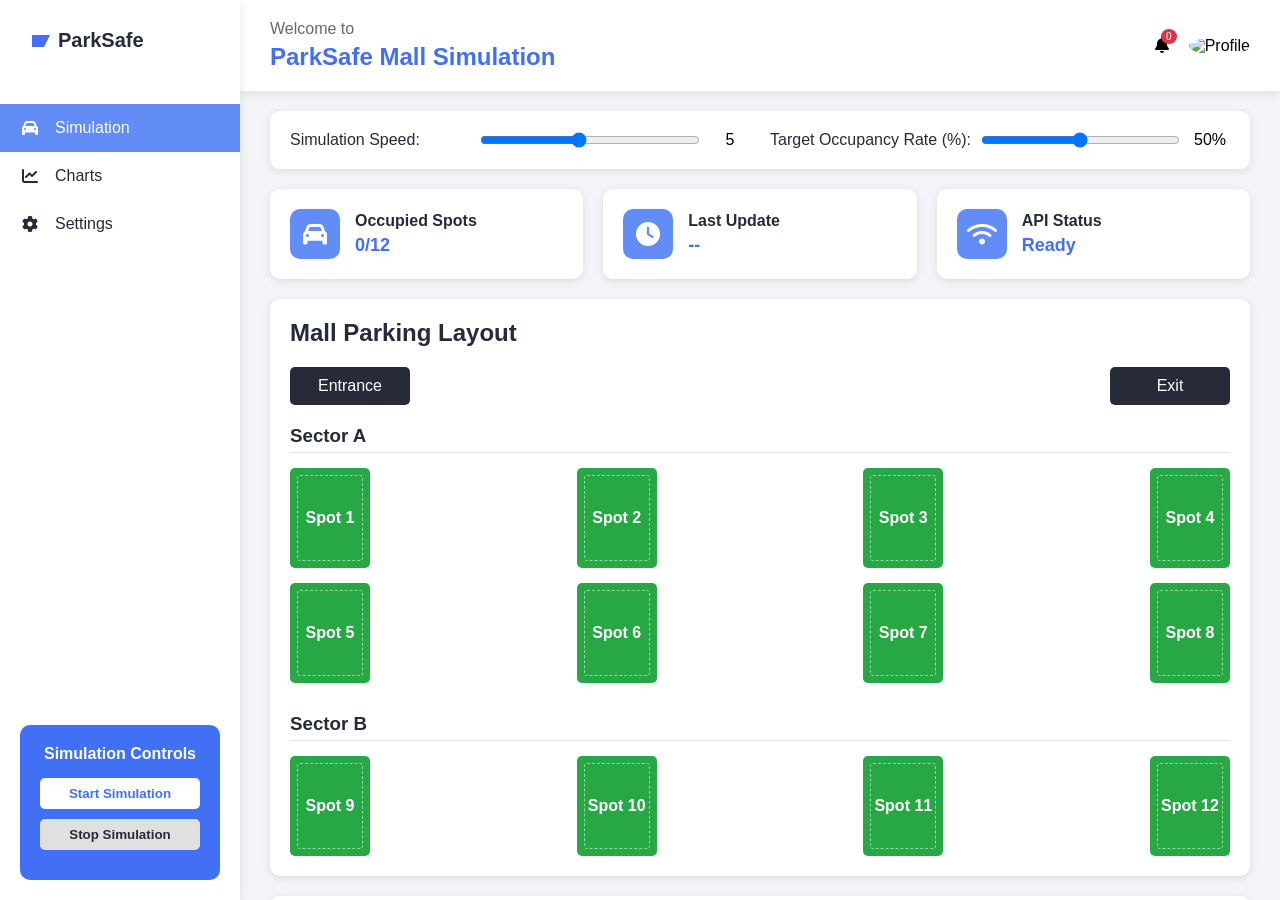
==== simulation/index.html @ 0903df86 "Sai: simulation added. read charts added." ====
<!DOCTYPE html>
<html lang="en">
<head>
    <meta charset="UTF-8">
    <meta name="viewport" content="width=device-width, initial-scale=1.0">
    <title>Parking Lot Simulation</title>
    <link rel="stylesheet" href="https://cdnjs.cloudflare.com/ajax/libs/font-awesome/6.4.2/css/all.min.css" />
    <link rel="stylesheet" href="style.css">
</head>
<body>
    <div class="sidebar">
        <div class="logo">
            <svg width="180" height="40" viewBox="0 0 180 40">
                <path d="M12,15 L30,15 L24,27 L12,27 Z" fill="#4270F4" />
                <text x="38" y="27" fill="#262A39" font-size="20" font-weight="bold">ParkSafe</text>
            </svg>
        </div>
        <div class="nav-menu">
            <a href="index.html" class="nav-item active"><i class="fas fa-car"></i><span>Simulation</span></a>
            <a href="charts.html" class="nav-item"><i class="fas fa-chart-line"></i><span>Charts</span></a>
            <a href="#" class="nav-item"><i class="fas fa-cog"></i><span>Settings</span></a>
        </div>
        <div class="premium-box">
            <h3>Simulation Controls</h3>
            <button id="start-simulation" class="premium-btn">Start Simulation</button>
            <button id="stop-simulation" class="premium-btn" disabled>Stop Simulation</button>
        </div>
    </div>

    <div class="main-content">
        <div class="header">
            <div class="welcome-section">
                <p class="greeting">Welcome to</p>
                <h1 class="welcome-title">ParkSafe Mall Simulation</h1>
            </div>
            <div class="top-nav">
                <div class="notifications">
                    <i class="fas fa-bell"></i>
                    <span class="notification-badge">0</span>
                </div>
                <div class="profile">
                    <img src="https://randomuser.me/api/portraits/men/44.jpg" alt="Profile" />
                </div>
            </div>
        </div>

        <div class="content-body">
            <div class="simulation-controls">
                <div class="control-group">
                    <label for="simulation-speed">Simulation Speed:</label>
                    <input type="range" id="simulation-speed" min="1" max="10" value="5">
                    <span id="speed-value">5</span>
                </div>
                <div class="control-group">
                    <label for="occupancy-rate">Target Occupancy Rate (%):</label>
                    <input type="range" id="occupancy-rate" min="0" max="100" value="50">
                    <span id="occupancy-value">50%</span>
                </div>
            </div>

            <div class="stats-cards">
                <div class="stat-card">
                    <div class="stat-icon"><i class="fas fa-car"></i></div>
                    <div class="stat-info">
                        <h3>Occupied Spots</h3>
                        <p id="occupied-count">0/12</p>
                    </div>
                </div>
                <div class="stat-card">
                    <div class="stat-icon"><i class="fas fa-clock"></i></div>
                    <div class="stat-info">
                        <h3>Last Update</h3>
                        <p id="last-update">--</p>
                    </div>
                </div>
                <div class="stat-card">
                    <div class="stat-icon"><i class="fas fa-wifi"></i></div>
                    <div class="stat-info">
                        <h3>API Status</h3>
                        <p id="api-status">Ready</p>
                    </div>
                </div>
            </div>

            <div class="parking-layout">
                <h2 class="section-title">Mall Parking Layout</h2>
                <div class="entrance-exit">
                    <div class="entrance">Entrance</div>
                    <div class="exit">Exit</div>
                </div>
                <div class="parking-area">
                    <div class="sector-a">
                        <h3>Sector A</h3>
                        <div class="row">
                            <div id="spot-1-1" class="parking-spot" data-channel="1" data-field="1">Spot 1</div>
                            <div id="spot-1-2" class="parking-spot" data-channel="1" data-field="2">Spot 2</div>
                            <div id="spot-2-1" class="parking-spot" data-channel="2" data-field="1">Spot 3</div>
                            <div id="spot-2-2" class="parking-spot" data-channel="2" data-field="2">Spot 4</div>
                        </div>
                        <div class="row">
                            <div id="spot-3-1" class="parking-spot" data-channel="3" data-field="1">Spot 5</div>
                            <div id="spot-3-2" class="parking-spot" data-channel="3" data-field="2">Spot 6</div>
                            <div id="spot-4-1" class="parking-spot" data-channel="4" data-field="1">Spot 7</div>
                            <div id="spot-4-2" class="parking-spot" data-channel="4" data-field="2">Spot 8</div>
                        </div>
                    </div>
                    <div class="sector-b">
                        <h3>Sector B</h3>
                        <div class="row">
                            <div id="spot-5-1" class="parking-spot" data-channel="5" data-field="1">Spot 9</div>
                            <div id="spot-5-2" class="parking-spot" data-channel="5" data-field="2">Spot 10</div>
                            <div id="spot-6-1" class="parking-spot" data-channel="6" data-field="1">Spot 11</div>
                            <div id="spot-6-2" class="parking-spot" data-channel="6" data-field="2">Spot 12</div>
                        </div>
                    </div>
                </div>
            </div>

            <div class="activity-log">
                <h2 class="section-title">Activity Log</h2>
                <div id="log-container" class="log-container">
                    <div class="log-entry">
                        <span class="log-time">22:39:34</span>
                        <span class="log-message">Simulation ready to start</span>
                    </div>
                </div>
            </div>
        </div>
    </div>

    <script src="script.js"></script>
</body>
</html>
---- simulation/style.css ----
:root {
    --primary: #4270F4;
    --primary-light: #638DF6;
    --dark: #262A39;
    --light: #F4F5F9;
    --white: #FFFFFF;
    --success: #28a745;
    --warning: #ffc107;
    --danger: #dc3545;
    --gray: #e0e0e0;
    --shadow: 0 2px 10px rgba(0, 0, 0, 0.1);
}

* {
    margin: 0;
    padding: 0;
    box-sizing: border-box;
    font-family: 'Segoe UI', Tahoma, Geneva, Verdana, sans-serif;
}

body {
    background-color: var(--light);
    display: flex;
    height: 100vh;
    overflow: hidden;
}

/* Sidebar Styles */
.sidebar {
    width: 240px;
    height: 100%;
    background-color: var(--white);
    box-shadow: var(--shadow);
    display: flex;
    flex-direction: column;
    z-index: 100;
}

.logo {
    padding: 20px;
    margin-bottom: 20px;
}

.nav-menu {
    display: flex;
    flex-direction: column;
    flex-grow: 1;
}

.nav-item {
    display: flex;
    align-items: center;
    padding: 15px 20px;
    color: var(--dark);
    text-decoration: none;
    transition: all 0.3s;
}

.nav-item i {
    margin-right: 15px;
    width: 20px;
    text-align: center;
}

.nav-item:hover, .nav-item.active {
    background-color: var(--primary-light);
    color: var(--white);
}

.premium-box {
    background-color: var(--primary);
    color: var(--white);
    padding: 20px;
    margin: 20px;
    border-radius: 10px;
    text-align: center;
}

.premium-box h3 {
    margin-bottom: 15px;
    font-size: 16px;
}

.premium-btn {
    background-color: var(--white);
    color: var(--primary);
    border: none;
    padding: 8px 20px;
    border-radius: 5px;
    font-weight: bold;
    cursor: pointer;
    transition: all 0.3s;
    margin-bottom: 10px;
    width: 100%;
}

.premium-btn:disabled {
    background-color: var(--gray);
    color: var(--dark);
    cursor: not-allowed;
}

.premium-btn:hover:not(:disabled) {
    background-color: var(--light);
}

/* Main Content Styles */
.main-content {
    flex-grow: 1;
    display: flex;
    flex-direction: column;
    overflow: hidden;
}

.header {
    display: flex;
    justify-content: space-between;
    align-items: center;
    padding: 20px 30px;
    background-color: var(--white);
    box-shadow: var(--shadow);
}

.greeting {
    color: var(--dark);
    opacity: 0.7;
    margin-bottom: 5px;
}

.welcome-title {
    color: var(--primary);
    font-size: 24px;
}

.top-nav {
    display: flex;
    align-items: center;
}

.notifications {
    position: relative;
    margin-right: 20px;
    cursor: pointer;
}

.notification-badge {
    position: absolute;
    top: -8px;
    right: -8px;
    background-color: var(--danger);
    color: var(--white);
    font-size: 10px;
    padding: 2px 5px;
    border-radius: 50%;
}

.profile img {
    width: 35px;
    height: 35px;
    border-radius: 50%;
    cursor: pointer;
}

/* Content Body Styles */
.content-body {
    padding: 20px 30px;
    overflow-y: auto;
    flex-grow: 1;
}

.section-title {
    margin-bottom: 20px;
    color: var(--dark);
    font-size: 1.5rem;
}

/* Simulation Controls */
.simulation-controls {
    background-color: var(--white);
    padding: 20px;
    border-radius: 10px;
    box-shadow: var(--shadow);
    margin-bottom: 20px;
    display: flex;
    flex-wrap: wrap;
    gap: 20px;
}

.control-group {
    display: flex;
    align-items: center;
    flex: 1;
    min-width: 250px;
}

.control-group label {
    margin-right: 10px;
    color: var(--dark);
    min-width: 180px;
}

.control-group input[type="range"] {
    flex: 1;
}

.control-group span {
    margin-left: 10px;
    min-width: 40px;
    text-align: center;
}

/* Stats Cards */
.stats-cards {
    display: flex;
    gap: 20px;
    margin-bottom: 20px;
    flex-wrap: wrap;
}

.stat-card {
    background-color: var(--white);
    border-radius: 10px;
    box-shadow: var(--shadow);
    padding: 20px;
    display: flex;
    align-items: center;
    flex: 1;
    min-width: 250px;
}

.stat-icon {
    width: 50px;
    height: 50px;
    background-color: var(--primary-light);
    color: var(--white);
    border-radius: 10px;
    display: flex;
    align-items: center;
    justify-content: center;
    font-size: 24px;
    margin-right: 15px;
}

.stat-info h3 {
    font-size: 16px;
    color: var(--dark);
    margin-bottom: 5px;
}

.stat-info p {
    font-size: 18px;
    font-weight: bold;
    color: var(--primary);
}

/* Parking Layout */
.parking-layout {
    background-color: var(--white);
    border-radius: 10px;
    box-shadow: var(--shadow);
    padding: 20px;
    margin-bottom: 20px;
}

.entrance-exit {
    display: flex;
    justify-content: space-between;
    margin-bottom: 20px;
}

.entrance, .exit {
    background-color: var(--dark);
    color: var(--white);
    padding: 10px 20px;
    border-radius: 5px;
    text-align: center;
    width: 120px;
}

.parking-area {
    display: flex;
    flex-direction: column;
    gap: 30px;
}

.sector-a, .sector-b {
    display: flex;
    flex-direction: column;
    gap: 15px;
}

.sector-a h3, .sector-b h3 {
    color: var(--dark);
    border-bottom: 1px solid var(--gray);
    padding-bottom: 5px;
}

.row {
    display: flex;
    gap: 15px;
    justify-content: space-between;
}

.parking-spot {
    width: 80px;
    height: 100px;
    background-color: var(--success);
    color: var(--white);
    display: flex;
    align-items: center;
    justify-content: center;
    font-weight: bold;
    border-radius: 5px;
    cursor: pointer;
    transition: all 0.3s;
    position: relative;
    border: 2px solid transparent;
}

.parking-spot::before {
    content: "";
    position: absolute;
    top: 5px;
    left: 5px;
    right: 5px;
    bottom: 5px;
    border: 1px dashed rgba(255, 255, 255, 0.5);
    border-radius: 3px;
    pointer-events: none;
}

.parking-spot.occupied {
    background-color: var(--danger);
}

.parking-spot:hover {
    transform: scale(0.95);
    border-color: var(--dark);
}

.parking-spot.car-entering {
    animation: carEntering 1s forwards;
}

.parking-spot.car-leaving {
    animation: carLeaving 1s forwards;
}

@keyframes carEntering {
    0% { background-color: var(--success); }
    100% { background-color: var(--danger); }
}

@keyframes carLeaving {
    0% { background-color: var(--danger); }
    100% { background-color: var(--success); }
}

/* Activity Log */
.activity-log {
    background-color: var(--white);
    border-radius: 10px;
    box-shadow: var(--shadow);
    padding: 20px;
}

.log-container {
    max-height: 200px;
    overflow-y: auto;
}

.log-entry {
    padding: 10px;
    border-bottom: 1px solid var(--gray);
    display: flex;
}

.log-entry:last-child {
    border-bottom: none;
}

.log-time {
    color: var(--primary);
    font-weight: bold;
    margin-right: 10px;
    min-width: 80px;
}

.log-message {
    color: var(--dark);
}

/* Responsive Design */
@media (max-width: 768px) {
    .sidebar {
        width: 70px;
    }
    
    .logo, .premium-box {
        display: none;
    }
    
    .nav-item span {
        display: none;
    }
    
    .nav-item {
        justify-content: center;
    }
    
    .nav-item i {
        margin-right: 0;
    }
    
    .stat-card, .control-group {
        min-width: 100%;
    }
    
    .row {
        flex-wrap: wrap;
        justify-content: center;
    }
}
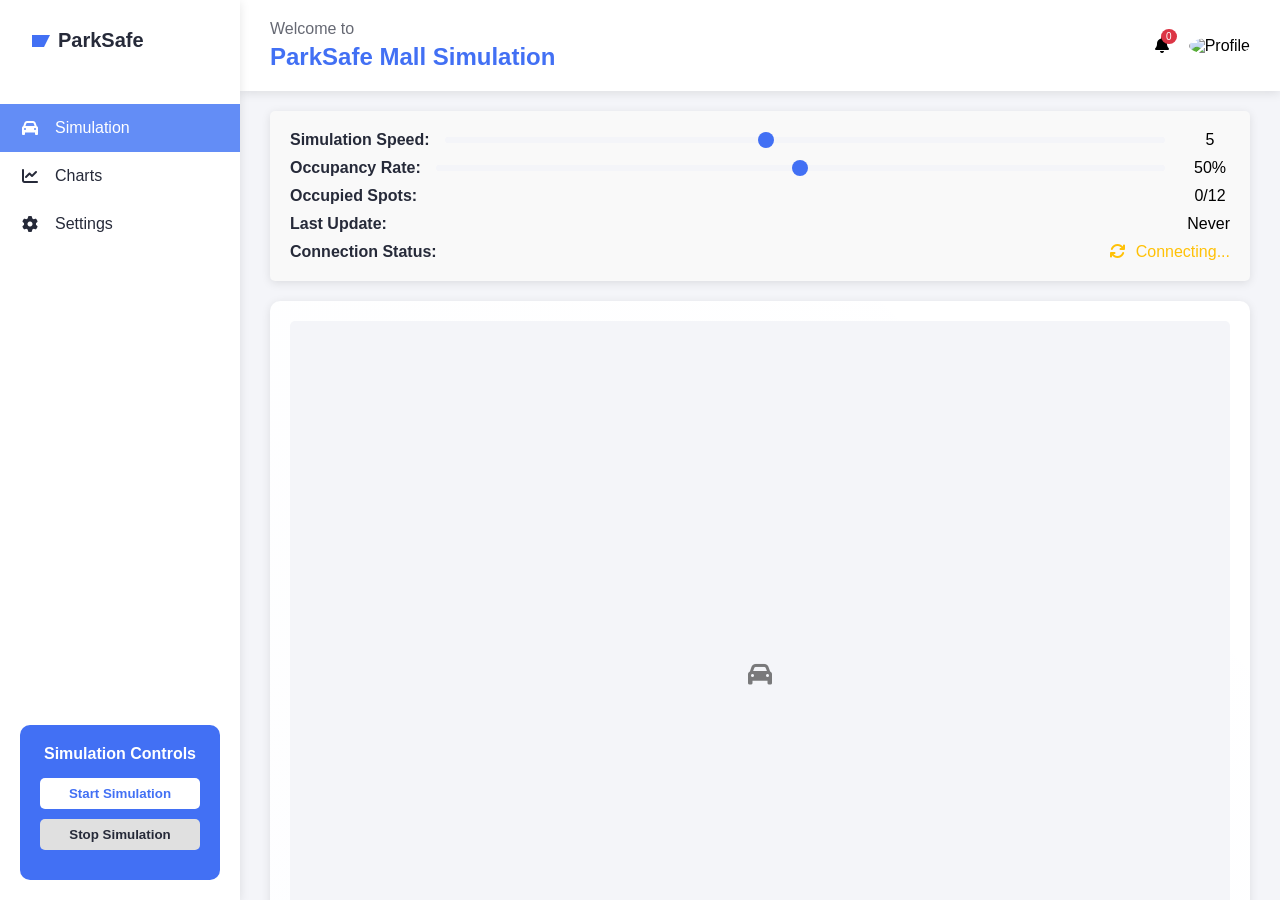
==== commit 7fb26a4a: "sai: windsurf mqtt 1 - NOT WORKING STILL" ====
--- a/simulation/index.html
+++ b/simulation/index.html
@@ -6,6 +6,40 @@
     <title>Parking Lot Simulation</title>
     <link rel="stylesheet" href="https://cdnjs.cloudflare.com/ajax/libs/font-awesome/6.4.2/css/all.min.css" />
     <link rel="stylesheet" href="style.css">
+    <script src="https://cdnjs.cloudflare.com/ajax/libs/paho-mqtt/1.0.1/mqttws31.min.js" type="text/javascript"></script>
+    <style>
+        .simulation-controls {
+            display: flex;
+            flex-direction: column;
+            gap: 10px;
+            padding: 20px;
+            background-color: #f9f9f9;
+            border-radius: 5px;
+        }
+
+        .control-group {
+            display: flex;
+            justify-content: space-between;
+            align-items: center;
+        }
+
+        .control-group label {
+            font-weight: bold;
+        }
+
+        .control-group input[type="range"] {
+            width: 200px;
+        }
+
+        .log-container {
+            margin-top: 20px;
+            padding: 10px;
+            border: 1px solid #ccc;
+            border-radius: 5px;
+            height: 200px;
+            overflow-y: scroll;
+        }
+    </style>
 </head>
 <body>
     <div class="sidebar">
@@ -52,82 +86,30 @@
                     <span id="speed-value">5</span>
                 </div>
                 <div class="control-group">
-                    <label for="occupancy-rate">Target Occupancy Rate (%):</label>
+                    <label for="occupancy-rate">Occupancy Rate:</label>
                     <input type="range" id="occupancy-rate" min="0" max="100" value="50">
                     <span id="occupancy-value">50%</span>
                 </div>
+                <div class="control-group">
+                    <label>Occupied Spots:</label>
+                    <span id="occupied-count">0/12</span>
+                </div>
+                <div class="control-group">
+                    <label>Last Update:</label>
+                    <span id="last-update">Never</span>
+                </div>
+                <div class="control-group">
+                    <label>Connection Status:</label>
+                    <span id="connection-status" class="warning"><i class="fas fa-sync fa-spin"></i> Connecting...</span>
+                </div>
+
             </div>
-
-            <div class="stats-cards">
-                <div class="stat-card">
-                    <div class="stat-icon"><i class="fas fa-car"></i></div>
-                    <div class="stat-info">
-                        <h3>Occupied Spots</h3>
-                        <p id="occupied-count">0/12</p>
-                    </div>
+            <div class="parking-area">
+            </div>
+            <div class="log-container" id="log-container">
                 </div>
-                <div class="stat-card">
-                    <div class="stat-icon"><i class="fas fa-clock"></i></div>
-                    <div class="stat-info">
-                        <h3>Last Update</h3>
-                        <p id="last-update">--</p>
-                    </div>
-                </div>
-                <div class="stat-card">
-                    <div class="stat-icon"><i class="fas fa-wifi"></i></div>
-                    <div class="stat-info">
-                        <h3>API Status</h3>
-                        <p id="api-status">Ready</p>
-                    </div>
-                </div>
-            </div>
-
-            <div class="parking-layout">
-                <h2 class="section-title">Mall Parking Layout</h2>
-                <div class="entrance-exit">
-                    <div class="entrance">Entrance</div>
-                    <div class="exit">Exit</div>
-                </div>
-                <div class="parking-area">
-                    <div class="sector-a">
-                        <h3>Sector A</h3>
-                        <div class="row">
-                            <div id="spot-1-1" class="parking-spot" data-channel="1" data-field="1">Spot 1</div>
-                            <div id="spot-1-2" class="parking-spot" data-channel="1" data-field="2">Spot 2</div>
-                            <div id="spot-2-1" class="parking-spot" data-channel="2" data-field="1">Spot 3</div>
-                            <div id="spot-2-2" class="parking-spot" data-channel="2" data-field="2">Spot 4</div>
-                        </div>
-                        <div class="row">
-                            <div id="spot-3-1" class="parking-spot" data-channel="3" data-field="1">Spot 5</div>
-                            <div id="spot-3-2" class="parking-spot" data-channel="3" data-field="2">Spot 6</div>
-                            <div id="spot-4-1" class="parking-spot" data-channel="4" data-field="1">Spot 7</div>
-                            <div id="spot-4-2" class="parking-spot" data-channel="4" data-field="2">Spot 8</div>
-                        </div>
-                    </div>
-                    <div class="sector-b">
-                        <h3>Sector B</h3>
-                        <div class="row">
-                            <div id="spot-5-1" class="parking-spot" data-channel="5" data-field="1">Spot 9</div>
-                            <div id="spot-5-2" class="parking-spot" data-channel="5" data-field="2">Spot 10</div>
-                            <div id="spot-6-1" class="parking-spot" data-channel="6" data-field="1">Spot 11</div>
-                            <div id="spot-6-2" class="parking-spot" data-channel="6" data-field="2">Spot 12</div>
-                        </div>
-                    </div>
-                </div>
-            </div>
-
-            <div class="activity-log">
-                <h2 class="section-title">Activity Log</h2>
-                <div id="log-container" class="log-container">
-                    <div class="log-entry">
-                        <span class="log-time">22:39:34</span>
-                        <span class="log-message">Simulation ready to start</span>
-                    </div>
-                </div>
-            </div>
         </div>
     </div>
-
     <script src="script.js"></script>
 </body>
-</html>
+</html>
--- a/simulation/style.css
+++ b/simulation/style.css
@@ -168,6 +168,85 @@
     flex-grow: 1;
 }
 
+.parking-area {
+    display: grid;
+    grid-template-columns: repeat(3, 1fr);
+    gap: 20px;
+    padding: 20px;
+    background-color: var(--white);
+    border-radius: 10px;
+    box-shadow: var(--shadow);
+    margin-top: 20px;
+    position: relative;
+    overflow: hidden;
+}
+
+.parking-area::before {
+    content: '';
+    position: absolute;
+    top: 0;
+    left: 0;
+    right: 0;
+    bottom: 0;
+    background: linear-gradient(45deg, rgba(66, 112, 244, 0.05) 0%, rgba(255, 255, 255, 0) 100%);
+    pointer-events: none;
+}
+
+.spot {
+    position: relative;
+    width: 100%;
+    padding-top: 75%;
+    background-color: var(--light);
+    border-radius: 5px;
+    transition: all 0.3s;
+    cursor: pointer;
+    overflow: hidden;
+}
+
+.spot:hover {
+    transform: translateY(-2px);
+    box-shadow: 0 4px 12px rgba(0, 0, 0, 0.1);
+}
+
+.spot.occupied {
+    background-color: var(--primary);
+    color: var(--white);
+}
+
+.spot i {
+    position: absolute;
+    top: 50%;
+    left: 50%;
+    transform: translate(-50%, -50%);
+    font-size: 24px;
+    opacity: 0.5;
+    transition: all 0.3s;
+}
+
+.spot.occupied i {
+    opacity: 1;
+    color: var(--white);
+}
+
+.spot .spot-number {
+    position: absolute;
+    bottom: 5px;
+    right: 5px;
+    font-size: 12px;
+    font-weight: bold;
+    opacity: 0.7;
+}
+
+.spot.status-change {
+    animation: pulse 0.5s ease-out;
+}
+
+@keyframes pulse {
+    0% { transform: scale(1); }
+    50% { transform: scale(1.05); }
+    100% { transform: scale(1); }
+}
+
 .section-title {
     margin-bottom: 20px;
     color: var(--dark);
@@ -177,26 +256,78 @@
 /* Simulation Controls */
 .simulation-controls {
     background-color: var(--white);
-    padding: 20px;
+    padding: 25px;
     border-radius: 10px;
     box-shadow: var(--shadow);
     margin-bottom: 20px;
     display: flex;
-    flex-wrap: wrap;
-    gap: 20px;
+    flex-direction: column;
+    gap: 15px;
+    transition: all 0.3s;
+}
+
+.simulation-controls.active {
+    border: 2px solid var(--primary);
+    box-shadow: 0 0 0 4px rgba(66, 112, 244, 0.1);
 }
 
 .control-group {
     display: flex;
     align-items: center;
-    flex: 1;
-    min-width: 250px;
+    gap: 15px;
 }
 
 .control-group label {
-    margin-right: 10px;
-    color: var(--dark);
-    min-width: 180px;
+    color: var(--dark);
+    font-weight: 600;
+    min-width: 120px;
+}
+
+.control-group input[type="range"] {
+    width: 200px;
+    height: 6px;
+    -webkit-appearance: none;
+    appearance: none;
+    background: var(--light);
+    border-radius: 3px;
+    outline: none;
+}
+
+.control-group input[type="range"]::-webkit-slider-thumb {
+    -webkit-appearance: none;
+    appearance: none;
+    width: 16px;
+    height: 16px;
+    background: var(--primary);
+    border-radius: 50%;
+    cursor: pointer;
+    transition: all 0.2s;
+}
+
+.control-group input[type="range"]::-webkit-slider-thumb:hover {
+    transform: scale(1.2);
+}
+
+.control-group span {
+    min-width: 60px;
+    text-align: right;
+    font-weight: 500;
+}
+
+.control-group span.success {
+    color: var(--success);
+}
+
+.control-group span.warning {
+    color: var(--warning);
+}
+
+.control-group span.error {
+    color: var(--danger);
+}
+
+.control-group i {
+    margin-right: 5px;
 }
 
 .control-group input[type="range"] {
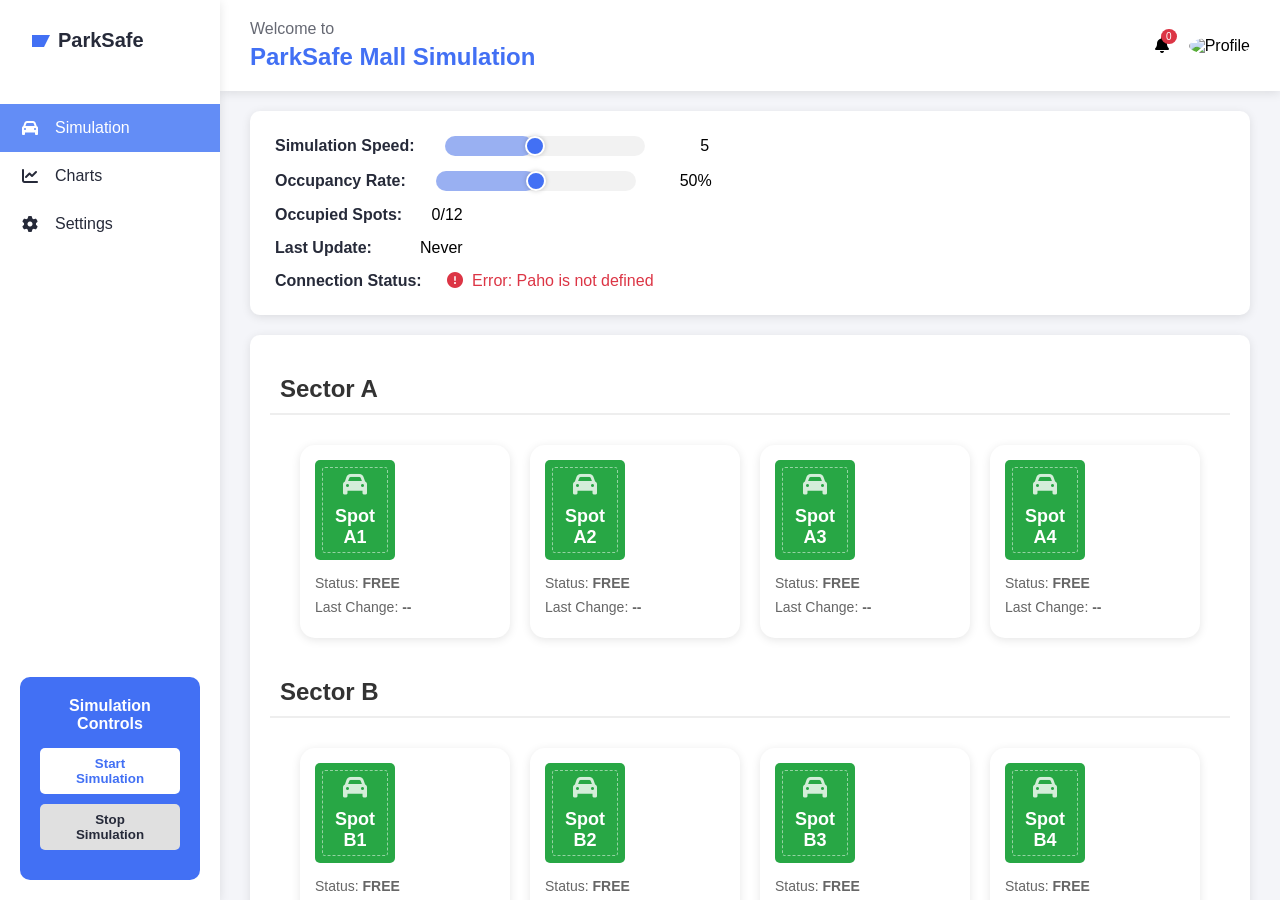
==== commit ef318eec: "sai: hivemq switch v1" ====
--- a/simulation/index.html
+++ b/simulation/index.html
@@ -7,39 +7,7 @@
     <link rel="stylesheet" href="https://cdnjs.cloudflare.com/ajax/libs/font-awesome/6.4.2/css/all.min.css" />
     <link rel="stylesheet" href="style.css">
     <script src="https://cdnjs.cloudflare.com/ajax/libs/paho-mqtt/1.0.1/mqttws31.min.js" type="text/javascript"></script>
-    <style>
-        .simulation-controls {
-            display: flex;
-            flex-direction: column;
-            gap: 10px;
-            padding: 20px;
-            background-color: #f9f9f9;
-            border-radius: 5px;
-        }
-
-        .control-group {
-            display: flex;
-            justify-content: space-between;
-            align-items: center;
-        }
-
-        .control-group label {
-            font-weight: bold;
-        }
-
-        .control-group input[type="range"] {
-            width: 200px;
-        }
-
-        .log-container {
-            margin-top: 20px;
-            padding: 10px;
-            border: 1px solid #ccc;
-            border-radius: 5px;
-            height: 200px;
-            overflow-y: scroll;
-        }
-    </style>
+    <script src="https://cdn.jsdelivr.net/npm/moment@2.29.1/moment.min.js"></script>
 </head>
 <body>
     <div class="sidebar">
@@ -82,12 +50,18 @@
             <div class="simulation-controls">
                 <div class="control-group">
                     <label for="simulation-speed">Simulation Speed:</label>
-                    <input type="range" id="simulation-speed" min="1" max="10" value="5">
+                    <div class="slider-container">
+                        <input type="range" id="simulation-speed" min="1" max="10" value="5">
+                        <div class="slider-progress" id="speed-progress" style="width: 44%"></div>
+                    </div>
                     <span id="speed-value">5</span>
                 </div>
                 <div class="control-group">
                     <label for="occupancy-rate">Occupancy Rate:</label>
-                    <input type="range" id="occupancy-rate" min="0" max="100" value="50">
+                    <div class="slider-container">
+                        <input type="range" id="occupancy-rate" min="0" max="100" value="50">
+                        <div class="slider-progress" id="occupancy-progress" style="width: 50%"></div>
+                    </div>
                     <span id="occupancy-value">50%</span>
                 </div>
                 <div class="control-group">
@@ -102,12 +76,155 @@
                     <label>Connection Status:</label>
                     <span id="connection-status" class="warning"><i class="fas fa-sync fa-spin"></i> Connecting...</span>
                 </div>
-
-            </div>
-            <div class="parking-area">
-            </div>
+            </div>
+
+            <!-- Parking Spots Layout -->
+            <div class="parking-spots">
+                <h2 class="sector-title">Sector A</h2>
+                
+                <!-- Sector A - 4 spots -->
+                <div class="parking-spot-container">
+                    <div id="spot-1-1" class="parking-spot available">
+                        <i class="fas fa-car"></i>
+                        <div class="spot-label">Spot A1</div>
+                    </div>
+                    <div class="spot-details">
+                        <p>Status: <span id="spot-1-1-status">FREE</span></p>
+                        <p>Last Change: <span id="spot-1-1-last-change">--</span></p>
+                    </div>
+                </div>
+                
+                <div class="parking-spot-container">
+                    <div id="spot-1-2" class="parking-spot available">
+                        <i class="fas fa-car"></i>
+                        <div class="spot-label">Spot A2</div>
+                    </div>
+                    <div class="spot-details">
+                        <p>Status: <span id="spot-1-2-status">FREE</span></p>
+                        <p>Last Change: <span id="spot-1-2-last-change">--</span></p>
+                    </div>
+                </div>
+                
+                <div class="parking-spot-container">
+                    <div id="spot-2-1" class="parking-spot available">
+                        <i class="fas fa-car"></i>
+                        <div class="spot-label">Spot A3</div>
+                    </div>
+                    <div class="spot-details">
+                        <p>Status: <span id="spot-2-1-status">FREE</span></p>
+                        <p>Last Change: <span id="spot-2-1-last-change">--</span></p>
+                    </div>
+                </div>
+                
+                <div class="parking-spot-container">
+                    <div id="spot-2-2" class="parking-spot available">
+                        <i class="fas fa-car"></i>
+                        <div class="spot-label">Spot A4</div>
+                    </div>
+                    <div class="spot-details">
+                        <p>Status: <span id="spot-2-2-status">FREE</span></p>
+                        <p>Last Change: <span id="spot-2-2-last-change">--</span></p>
+                    </div>
+                </div>
+                
+                <h2 class="sector-title">Sector B</h2>
+                
+                <!-- Sector B - 4 spots -->
+                <div class="parking-spot-container">
+                    <div id="spot-3-1" class="parking-spot available">
+                        <i class="fas fa-car"></i>
+                        <div class="spot-label">Spot B1</div>
+                    </div>
+                    <div class="spot-details">
+                        <p>Status: <span id="spot-3-1-status">FREE</span></p>
+                        <p>Last Change: <span id="spot-3-1-last-change">--</span></p>
+                    </div>
+                </div>
+                
+                <div class="parking-spot-container">
+                    <div id="spot-3-2" class="parking-spot available">
+                        <i class="fas fa-car"></i>
+                        <div class="spot-label">Spot B2</div>
+                    </div>
+                    <div class="spot-details">
+                        <p>Status: <span id="spot-3-2-status">FREE</span></p>
+                        <p>Last Change: <span id="spot-3-2-last-change">--</span></p>
+                    </div>
+                </div>
+                
+                <div class="parking-spot-container">
+                    <div id="spot-4-1" class="parking-spot available">
+                        <i class="fas fa-car"></i>
+                        <div class="spot-label">Spot B3</div>
+                    </div>
+                    <div class="spot-details">
+                        <p>Status: <span id="spot-4-1-status">FREE</span></p>
+                        <p>Last Change: <span id="spot-4-1-last-change">--</span></p>
+                    </div>
+                </div>
+                
+                <div class="parking-spot-container">
+                    <div id="spot-4-2" class="parking-spot available">
+                        <i class="fas fa-car"></i>
+                        <div class="spot-label">Spot B4</div>
+                    </div>
+                    <div class="spot-details">
+                        <p>Status: <span id="spot-4-2-status">FREE</span></p>
+                        <p>Last Change: <span id="spot-4-2-last-change">--</span></p>
+                    </div>
+                </div>
+                
+                <h2 class="sector-title">Sector C</h2>
+                
+                <!-- Sector C - 4 spots -->
+                <div class="parking-spot-container">
+                    <div id="spot-5-1" class="parking-spot available">
+                        <i class="fas fa-car"></i>
+                        <div class="spot-label">Spot C1</div>
+                    </div>
+                    <div class="spot-details">
+                        <p>Status: <span id="spot-5-1-status">FREE</span></p>
+                        <p>Last Change: <span id="spot-5-1-last-change">--</span></p>
+                    </div>
+                </div>
+                
+                <div class="parking-spot-container">
+                    <div id="spot-5-2" class="parking-spot available">
+                        <i class="fas fa-car"></i>
+                        <div class="spot-label">Spot C2</div>
+                    </div>
+                    <div class="spot-details">
+                        <p>Status: <span id="spot-5-2-status">FREE</span></p>
+                        <p>Last Change: <span id="spot-5-2-last-change">--</span></p>
+                    </div>
+                </div>
+                
+                <div class="parking-spot-container">
+                    <div id="spot-6-1" class="parking-spot available">
+                        <i class="fas fa-car"></i>
+                        <div class="spot-label">Spot C3</div>
+                    </div>
+                    <div class="spot-details">
+                        <p>Status: <span id="spot-6-1-status">FREE</span></p>
+                        <p>Last Change: <span id="spot-6-1-last-change">--</span></p>
+                    </div>
+                </div>
+                
+                <div class="parking-spot-container">
+                    <div id="spot-6-2" class="parking-spot available">
+                        <i class="fas fa-car"></i>
+                        <div class="spot-label">Spot C4</div>
+                    </div>
+                    <div class="spot-details">
+                        <p>Status: <span id="spot-6-2-status">FREE</span></p>
+                        <p>Last Change: <span id="spot-6-2-last-change">--</span></p>
+                    </div>
+                </div>
+            </div>
+
             <div class="log-container" id="log-container">
-                </div>
+                <!-- Logs will be added here -->
+            </div>
         </div>
     </div>
     <script src="script.js"></script>
--- a/simulation/style.css
+++ b/simulation/style.css
@@ -168,17 +168,100 @@
     flex-grow: 1;
 }
 
-.parking-area {
-    display: grid;
-    grid-template-columns: repeat(3, 1fr);
-    gap: 20px;
-    padding: 20px;
+/* Parking spots layout */
+.parking-spots { 
+    display: flex; 
+    gap: 20px; 
+    flex-wrap: wrap; 
+    padding: 20px; 
+    justify-content: center;
     background-color: var(--white);
     border-radius: 10px;
     box-shadow: var(--shadow);
     margin-top: 20px;
     position: relative;
     overflow: hidden;
+}
+
+.parking-spot-container { 
+    background: white; 
+    padding: 15px; 
+    border-radius: 15px; 
+    box-shadow: 0 2px 10px rgba(0,0,0,0.1);
+    width: calc(25% - 30px);
+    min-width: 200px;
+    transition: all 0.3s ease;
+}
+
+.parking-spot-container:hover {
+    transform: translateY(-5px);
+    box-shadow: 0 5px 15px rgba(0,0,0,0.15);
+}
+
+.parking-spot { 
+    padding: 20px 30px; 
+    border: none; 
+    border-radius: 12px; 
+    font-size: 18px; 
+    cursor: pointer; 
+    margin-bottom: 15px; 
+    width: 100%; 
+    text-align: center;
+    position: relative;
+    height: 80px;
+    display: flex;
+    flex-direction: column;
+    justify-content: center;
+    align-items: center;
+    transition: all 0.3s ease;
+}
+
+.spot-details { 
+    margin-top: 15px; 
+}
+
+.spot-details p { 
+    margin: 8px 0; 
+    color: #666; 
+    font-size: 14px; 
+}
+
+.spot-details span { 
+    font-weight: bold; 
+}
+
+.spot-label {
+    font-weight: bold;
+    margin-top: 10px;
+}
+
+.sector-title {
+    width: 100%;
+    text-align: left;
+    margin: 10px 0;
+    font-size: 1.5rem;
+    color: #333;
+    padding: 10px;
+    border-bottom: 2px solid #eee;
+}
+
+.available { 
+    background-color: var(--success); 
+    color: var(--white); 
+}
+
+.occupied { 
+    background-color: var(--danger); 
+    color: var(--white); 
+}
+
+.parking-spot i {
+    font-size: 24px;
+    opacity: 0.8;
+}
+
+.parking-spot.status-change {
+    animation: pulse 0.5s ease-out;
 }
 
 .parking-area::before {
@@ -283,29 +366,60 @@
     min-width: 120px;
 }
 
+/* Slider container and progress styling */
+.slider-container {
+    position: relative;
+    width: 200px;
+    height: 20px;
+    display: flex;
+    align-items: center;
+    margin: 0 15px;
+    background: rgba(0,0,0,0.05);
+    border-radius: 10px;
+}
+
+.slider-progress {
+    position: absolute;
+    left: 0;
+    top: 0;
+    height: 100%;
+    background-color: #4270F4; /* Blue color for filled portion */
+    border-radius: 10px;
+    pointer-events: none;
+    z-index: 0;
+    opacity: 0.5;
+    transition: width 0.3s ease;
+}
+
 .control-group input[type="range"] {
     width: 200px;
-    height: 6px;
+    height: 20px;
     -webkit-appearance: none;
     appearance: none;
-    background: var(--light);
-    border-radius: 3px;
+    background: transparent; /* Transparent background so the blue progress shows through */
+    border-radius: 10px;
     outline: none;
+    position: relative;
+    z-index: 2;
+    margin: 0;
 }
 
 .control-group input[type="range"]::-webkit-slider-thumb {
     -webkit-appearance: none;
     appearance: none;
-    width: 16px;
-    height: 16px;
+    width: 20px;
+    height: 20px;
     background: var(--primary);
     border-radius: 50%;
     cursor: pointer;
     transition: all 0.2s;
+    box-shadow: 0 0 5px rgba(0,0,0,0.2);
+    border: 2px solid white;
 }
 
 .control-group input[type="range"]::-webkit-slider-thumb:hover {
-    transform: scale(1.2);
+    transform: scale(1.1);
+    box-shadow: 0 0 8px rgba(0,0,0,0.3);
 }
 
 .control-group span {
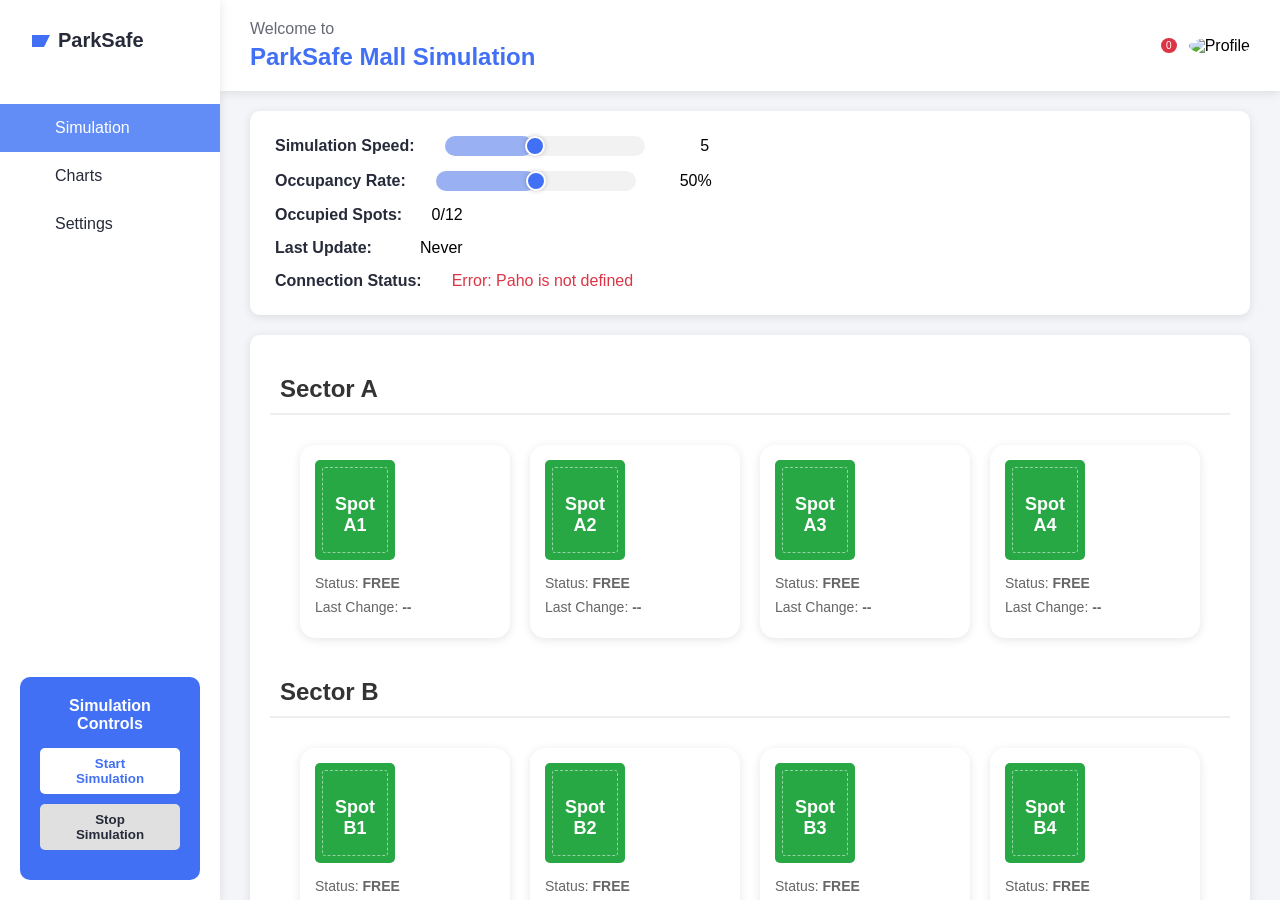
==== commit 460cc582: "sai: hivemq switch v2" ====
--- a/simulation/index.html
+++ b/simulation/index.html
@@ -4,10 +4,13 @@
     <meta charset="UTF-8">
     <meta name="viewport" content="width=device-width, initial-scale=1.0">
     <title>Parking Lot Simulation</title>
-    <link rel="stylesheet" href="https://cdnjs.cloudflare.com/ajax/libs/font-awesome/6.4.2/css/all.min.css" />
+    <!-- Using Font Awesome subset to reduce memory usage -->    
+    <link rel="stylesheet" href="https://cdnjs.cloudflare.com/ajax/libs/font-awesome/6.4.2/css/fontawesome.min.css" />
+    <link rel="stylesheet" href="https://cdnjs.cloudflare.com/ajax/libs/font-awesome/6.4.2/css/solid.min.css" />
     <link rel="stylesheet" href="style.css">
-    <script src="https://cdnjs.cloudflare.com/ajax/libs/paho-mqtt/1.0.1/mqttws31.min.js" type="text/javascript"></script>
-    <script src="https://cdn.jsdelivr.net/npm/moment@2.29.1/moment.min.js"></script>
+    <!-- Defer non-critical scripts -->    
+    <script src="https://cdnjs.cloudflare.com/ajax/libs/paho-mqtt/1.0.1/mqttws31.min.js" type="text/javascript" defer></script>
+    <script src="https://cdn.jsdelivr.net/npm/moment@2.29.1/moment.min.js" defer></script>
 </head>
 <body>
     <div class="sidebar">
@@ -41,7 +44,8 @@
                     <span class="notification-badge">0</span>
                 </div>
                 <div class="profile">
-                    <img src="https://randomuser.me/api/portraits/men/44.jpg" alt="Profile" />
+                    <!-- Optimized with smaller image and loading attribute -->
+                    <img src="https://randomuser.me/api/portraits/thumb/men/44.jpg" alt="Profile" loading="lazy" width="40" height="40" />
                 </div>
             </div>
         </div>
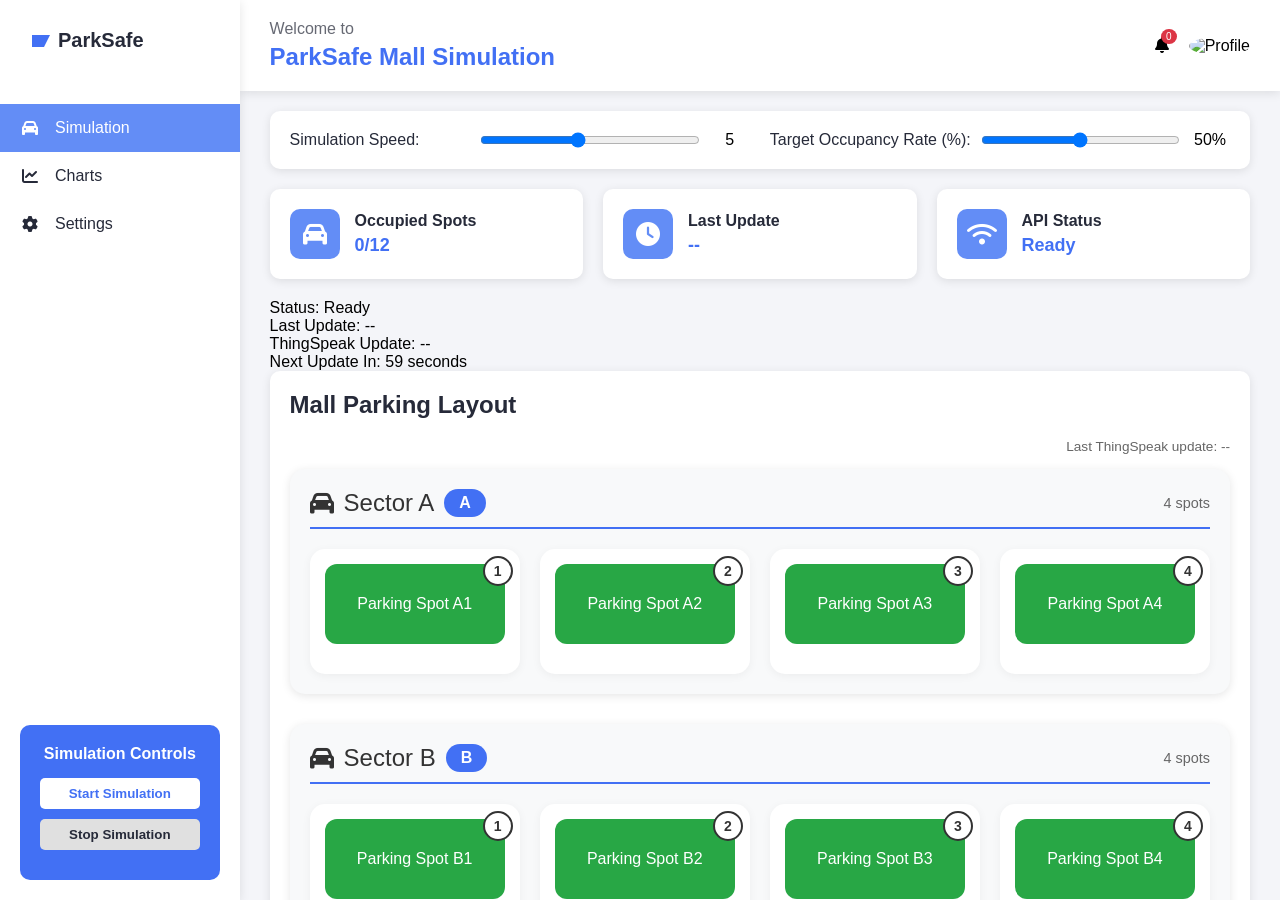
==== commit cc958d32: "sai:thingspeak functionality 90% working. touch ups needed on website" ====
--- a/simulation/index.html
+++ b/simulation/index.html
@@ -4,13 +4,8 @@
     <meta charset="UTF-8">
     <meta name="viewport" content="width=device-width, initial-scale=1.0">
     <title>Parking Lot Simulation</title>
-    <!-- Using Font Awesome subset to reduce memory usage -->    
-    <link rel="stylesheet" href="https://cdnjs.cloudflare.com/ajax/libs/font-awesome/6.4.2/css/fontawesome.min.css" />
-    <link rel="stylesheet" href="https://cdnjs.cloudflare.com/ajax/libs/font-awesome/6.4.2/css/solid.min.css" />
+    <link rel="stylesheet" href="https://cdnjs.cloudflare.com/ajax/libs/font-awesome/6.4.2/css/all.min.css" />
     <link rel="stylesheet" href="style.css">
-    <!-- Defer non-critical scripts -->    
-    <script src="https://cdnjs.cloudflare.com/ajax/libs/paho-mqtt/1.0.1/mqttws31.min.js" type="text/javascript" defer></script>
-    <script src="https://cdn.jsdelivr.net/npm/moment@2.29.1/moment.min.js" defer></script>
 </head>
 <body>
     <div class="sidebar">
@@ -44,8 +39,7 @@
                     <span class="notification-badge">0</span>
                 </div>
                 <div class="profile">
-                    <!-- Optimized with smaller image and loading attribute -->
-                    <img src="https://randomuser.me/api/portraits/thumb/men/44.jpg" alt="Profile" loading="lazy" width="40" height="40" />
+                    <img src="https://randomuser.me/api/portraits/men/44.jpg" alt="Profile" />
                 </div>
             </div>
         </div>
@@ -54,183 +48,202 @@
             <div class="simulation-controls">
                 <div class="control-group">
                     <label for="simulation-speed">Simulation Speed:</label>
-                    <div class="slider-container">
-                        <input type="range" id="simulation-speed" min="1" max="10" value="5">
-                        <div class="slider-progress" id="speed-progress" style="width: 44%"></div>
-                    </div>
+                    <input type="range" id="simulation-speed" min="1" max="10" value="5">
                     <span id="speed-value">5</span>
                 </div>
                 <div class="control-group">
-                    <label for="occupancy-rate">Occupancy Rate:</label>
-                    <div class="slider-container">
-                        <input type="range" id="occupancy-rate" min="0" max="100" value="50">
-                        <div class="slider-progress" id="occupancy-progress" style="width: 50%"></div>
-                    </div>
+                    <label for="occupancy-rate">Target Occupancy Rate (%):</label>
+                    <input type="range" id="occupancy-rate" min="0" max="100" value="50">
                     <span id="occupancy-value">50%</span>
                 </div>
-                <div class="control-group">
-                    <label>Occupied Spots:</label>
-                    <span id="occupied-count">0/12</span>
-                </div>
-                <div class="control-group">
-                    <label>Last Update:</label>
-                    <span id="last-update">Never</span>
-                </div>
-                <div class="control-group">
-                    <label>Connection Status:</label>
-                    <span id="connection-status" class="warning"><i class="fas fa-sync fa-spin"></i> Connecting...</span>
-                </div>
-            </div>
-
-            <!-- Parking Spots Layout -->
-            <div class="parking-spots">
-                <h2 class="sector-title">Sector A</h2>
+            </div>
+
+            <div class="stats-cards">
+                <div class="stat-card">
+                    <div class="stat-icon"><i class="fas fa-car"></i></div>
+                    <div class="stat-info">
+                        <h3>Occupied Spots</h3>
+                        <p id="occupied-count">0/12</p>
+                    </div>
+                </div>
+                <div class="stat-card">
+                    <div class="stat-icon"><i class="fas fa-clock"></i></div>
+                    <div class="stat-info">
+                        <h3>Last Update</h3>
+                        <p id="last-update">--</p>
+                    </div>
+                </div>
+                <div class="stat-card">
+                    <div class="stat-icon"><i class="fas fa-wifi"></i></div>
+                    <div class="stat-info">
+                        <h3>API Status</h3>
+                        <p id="api-status">Ready</p>
+                    </div>
+                </div>
+            </div>
+
+            <div class="status-info">
+                <p>Status: <span id="api-status">Ready</span></p>
+                <p>Last Update: <span id="last-update">--</span></p>
+                <p>ThingSpeak Update: <span id="thingspeak-update-time">--</span></p>
+                <p>Next Update In: <span id="next-update-countdown">60</span> seconds</p>
+            </div>
+
+            <div class="parking-layout">
+                <h2 class="section-title">Mall Parking Layout</h2>
+                <p class="last-update">Last ThingSpeak update: <span id="thingspeak-update-display">--</span></p>
+
+                <!-- SECTOR A -->
+                <div class="sector">
+                    <div class="sector-title">
+                        <div class="title-text">
+                            <i class="fas fa-car"></i>
+                            <span>Sector A</span>
+                            <div class="sector-badge">A</div>
+                        </div>
+                        <div class="sector-stats">4 spots</div>
+                    </div>
+                    
+                    <div class="sector-spots">
+                        <!-- Spot A1 -->
+                        <div class="parking-spot-container">
+                            <div id="spot-1-1" class="parking-spot available" data-channel="1" data-field="1">
+                                <div class="spot-number">1</div>
+                                Parking Spot A1
+                            </div>
+                        </div>
+                        
+                        <!-- Spot A2 -->
+                        <div class="parking-spot-container">
+                            <div id="spot-1-2" class="parking-spot available" data-channel="1" data-field="2">
+                                <div class="spot-number">2</div>
+                                Parking Spot A2
+                            </div>
+                        </div>
+                        
+                        <!-- Spot A3 -->
+                        <div class="parking-spot-container">
+                            <div id="spot-2-1" class="parking-spot available" data-channel="2" data-field="1">
+                                <div class="spot-number">3</div>
+                                Parking Spot A3
+                            </div>
+                        </div>
+                        
+                        <!-- Spot A4 -->
+                        <div class="parking-spot-container">
+                            <div id="spot-2-2" class="parking-spot available" data-channel="2" data-field="2">
+                                <div class="spot-number">4</div>
+                                Parking Spot A4
+                            </div>
+                        </div>
+                    </div>
+                </div>
                 
-                <!-- Sector A - 4 spots -->
-                <div class="parking-spot-container">
-                    <div id="spot-1-1" class="parking-spot available">
-                        <i class="fas fa-car"></i>
-                        <div class="spot-label">Spot A1</div>
-                    </div>
-                    <div class="spot-details">
-                        <p>Status: <span id="spot-1-1-status">FREE</span></p>
-                        <p>Last Change: <span id="spot-1-1-last-change">--</span></p>
+                <!-- SECTOR B -->
+                <div class="sector">
+                    <div class="sector-title">
+                        <div class="title-text">
+                            <i class="fas fa-car"></i>
+                            <span>Sector B</span>
+                            <div class="sector-badge">B</div>
+                        </div>
+                        <div class="sector-stats">4 spots</div>
+                    </div>
+                    
+                    <div class="sector-spots">
+                        <!-- Spot B1 -->
+                        <div class="parking-spot-container">
+                            <div id="spot-3-1" class="parking-spot available" data-channel="3" data-field="1">
+                                <div class="spot-number">1</div>
+                                Parking Spot B1
+                            </div>
+                        </div>
+                        
+                        <!-- Spot B2 -->
+                        <div class="parking-spot-container">
+                            <div id="spot-3-2" class="parking-spot available" data-channel="3" data-field="2">
+                                <div class="spot-number">2</div>
+                                Parking Spot B2
+                            </div>
+                        </div>
+                        
+                        <!-- Spot B3 -->
+                        <div class="parking-spot-container">
+                            <div id="spot-4-1" class="parking-spot available" data-channel="4" data-field="1">
+                                <div class="spot-number">3</div>
+                                Parking Spot B3
+                            </div>
+                        </div>
+                        
+                        <!-- Spot B4 -->
+                        <div class="parking-spot-container">
+                            <div id="spot-4-2" class="parking-spot available" data-channel="4" data-field="2">
+                                <div class="spot-number">4</div>
+                                Parking Spot B4
+                            </div>
+                        </div>
                     </div>
                 </div>
                 
-                <div class="parking-spot-container">
-                    <div id="spot-1-2" class="parking-spot available">
-                        <i class="fas fa-car"></i>
-                        <div class="spot-label">Spot A2</div>
-                    </div>
-                    <div class="spot-details">
-                        <p>Status: <span id="spot-1-2-status">FREE</span></p>
-                        <p>Last Change: <span id="spot-1-2-last-change">--</span></p>
-                    </div>
-                </div>
-                
-                <div class="parking-spot-container">
-                    <div id="spot-2-1" class="parking-spot available">
-                        <i class="fas fa-car"></i>
-                        <div class="spot-label">Spot A3</div>
-                    </div>
-                    <div class="spot-details">
-                        <p>Status: <span id="spot-2-1-status">FREE</span></p>
-                        <p>Last Change: <span id="spot-2-1-last-change">--</span></p>
-                    </div>
-                </div>
-                
-                <div class="parking-spot-container">
-                    <div id="spot-2-2" class="parking-spot available">
-                        <i class="fas fa-car"></i>
-                        <div class="spot-label">Spot A4</div>
-                    </div>
-                    <div class="spot-details">
-                        <p>Status: <span id="spot-2-2-status">FREE</span></p>
-                        <p>Last Change: <span id="spot-2-2-last-change">--</span></p>
-                    </div>
-                </div>
-                
-                <h2 class="sector-title">Sector B</h2>
-                
-                <!-- Sector B - 4 spots -->
-                <div class="parking-spot-container">
-                    <div id="spot-3-1" class="parking-spot available">
-                        <i class="fas fa-car"></i>
-                        <div class="spot-label">Spot B1</div>
-                    </div>
-                    <div class="spot-details">
-                        <p>Status: <span id="spot-3-1-status">FREE</span></p>
-                        <p>Last Change: <span id="spot-3-1-last-change">--</span></p>
-                    </div>
-                </div>
-                
-                <div class="parking-spot-container">
-                    <div id="spot-3-2" class="parking-spot available">
-                        <i class="fas fa-car"></i>
-                        <div class="spot-label">Spot B2</div>
-                    </div>
-                    <div class="spot-details">
-                        <p>Status: <span id="spot-3-2-status">FREE</span></p>
-                        <p>Last Change: <span id="spot-3-2-last-change">--</span></p>
-                    </div>
-                </div>
-                
-                <div class="parking-spot-container">
-                    <div id="spot-4-1" class="parking-spot available">
-                        <i class="fas fa-car"></i>
-                        <div class="spot-label">Spot B3</div>
-                    </div>
-                    <div class="spot-details">
-                        <p>Status: <span id="spot-4-1-status">FREE</span></p>
-                        <p>Last Change: <span id="spot-4-1-last-change">--</span></p>
-                    </div>
-                </div>
-                
-                <div class="parking-spot-container">
-                    <div id="spot-4-2" class="parking-spot available">
-                        <i class="fas fa-car"></i>
-                        <div class="spot-label">Spot B4</div>
-                    </div>
-                    <div class="spot-details">
-                        <p>Status: <span id="spot-4-2-status">FREE</span></p>
-                        <p>Last Change: <span id="spot-4-2-last-change">--</span></p>
-                    </div>
-                </div>
-                
-                <h2 class="sector-title">Sector C</h2>
-                
-                <!-- Sector C - 4 spots -->
-                <div class="parking-spot-container">
-                    <div id="spot-5-1" class="parking-spot available">
-                        <i class="fas fa-car"></i>
-                        <div class="spot-label">Spot C1</div>
-                    </div>
-                    <div class="spot-details">
-                        <p>Status: <span id="spot-5-1-status">FREE</span></p>
-                        <p>Last Change: <span id="spot-5-1-last-change">--</span></p>
-                    </div>
-                </div>
-                
-                <div class="parking-spot-container">
-                    <div id="spot-5-2" class="parking-spot available">
-                        <i class="fas fa-car"></i>
-                        <div class="spot-label">Spot C2</div>
-                    </div>
-                    <div class="spot-details">
-                        <p>Status: <span id="spot-5-2-status">FREE</span></p>
-                        <p>Last Change: <span id="spot-5-2-last-change">--</span></p>
-                    </div>
-                </div>
-                
-                <div class="parking-spot-container">
-                    <div id="spot-6-1" class="parking-spot available">
-                        <i class="fas fa-car"></i>
-                        <div class="spot-label">Spot C3</div>
-                    </div>
-                    <div class="spot-details">
-                        <p>Status: <span id="spot-6-1-status">FREE</span></p>
-                        <p>Last Change: <span id="spot-6-1-last-change">--</span></p>
-                    </div>
-                </div>
-                
-                <div class="parking-spot-container">
-                    <div id="spot-6-2" class="parking-spot available">
-                        <i class="fas fa-car"></i>
-                        <div class="spot-label">Spot C4</div>
-                    </div>
-                    <div class="spot-details">
-                        <p>Status: <span id="spot-6-2-status">FREE</span></p>
-                        <p>Last Change: <span id="spot-6-2-last-change">--</span></p>
-                    </div>
-                </div>
-            </div>
-
-            <div class="log-container" id="log-container">
-                <!-- Logs will be added here -->
+                <!-- SECTOR C -->
+                <div class="sector">
+                    <div class="sector-title">
+                        <div class="title-text">
+                            <i class="fas fa-car"></i>
+                            <span>Sector C</span>
+                            <div class="sector-badge">C</div>
+                        </div>
+                        <div class="sector-stats">4 spots</div>
+                    </div>
+                    
+                    <div class="sector-spots">
+                        <!-- Spot C1 -->
+                        <div class="parking-spot-container">
+                            <div id="spot-5-1" class="parking-spot available" data-channel="5" data-field="1">
+                                <div class="spot-number">1</div>
+                                Parking Spot C1
+                            </div>
+                        </div>
+                        
+                        <!-- Spot C2 -->
+                        <div class="parking-spot-container">
+                            <div id="spot-5-2" class="parking-spot available" data-channel="5" data-field="2">
+                                <div class="spot-number">2</div>
+                                Parking Spot C2
+                            </div>
+                        </div>
+                        
+                        <!-- Spot C3 -->
+                        <div class="parking-spot-container">
+                            <div id="spot-6-1" class="parking-spot available" data-channel="6" data-field="1">
+                                <div class="spot-number">3</div>
+                                Parking Spot C3
+                            </div>
+                        </div>
+                        
+                        <!-- Spot C4 -->
+                        <div class="parking-spot-container">
+                            <div id="spot-6-2" class="parking-spot available" data-channel="6" data-field="2">
+                                <div class="spot-number">4</div>
+                                Parking Spot C4
+                            </div>
+                        </div>
+                    </div>
+                </div>
+            </div>
+
+            <div class="activity-log">
+                <h2 class="section-title">Activity Log</h2>
+                <div id="log-container" class="log-container">
+                    <div class="log-entry">
+                        <span class="log-time">22:39:34</span>
+                        <span class="log-message">Simulation ready to start</span>
+                    </div>
+                </div>
             </div>
         </div>
     </div>
+
     <script src="script.js"></script>
 </body>
-</html>+</html>
--- a/simulation/style.css
+++ b/simulation/style.css
@@ -168,168 +168,6 @@
     flex-grow: 1;
 }
 
-/* Parking spots layout */
-.parking-spots { 
-    display: flex; 
-    gap: 20px; 
-    flex-wrap: wrap; 
-    padding: 20px; 
-    justify-content: center;
-    background-color: var(--white);
-    border-radius: 10px;
-    box-shadow: var(--shadow);
-    margin-top: 20px;
-    position: relative;
-    overflow: hidden;
-}
-
-.parking-spot-container { 
-    background: white; 
-    padding: 15px; 
-    border-radius: 15px; 
-    box-shadow: 0 2px 10px rgba(0,0,0,0.1);
-    width: calc(25% - 30px);
-    min-width: 200px;
-    transition: all 0.3s ease;
-}
-
-.parking-spot-container:hover {
-    transform: translateY(-5px);
-    box-shadow: 0 5px 15px rgba(0,0,0,0.15);
-}
-
-.parking-spot { 
-    padding: 20px 30px; 
-    border: none; 
-    border-radius: 12px; 
-    font-size: 18px; 
-    cursor: pointer; 
-    margin-bottom: 15px; 
-    width: 100%; 
-    text-align: center;
-    position: relative;
-    height: 80px;
-    display: flex;
-    flex-direction: column;
-    justify-content: center;
-    align-items: center;
-    transition: all 0.3s ease;
-}
-
-.spot-details { 
-    margin-top: 15px; 
-}
-
-.spot-details p { 
-    margin: 8px 0; 
-    color: #666; 
-    font-size: 14px; 
-}
-
-.spot-details span { 
-    font-weight: bold; 
-}
-
-.spot-label {
-    font-weight: bold;
-    margin-top: 10px;
-}
-
-.sector-title {
-    width: 100%;
-    text-align: left;
-    margin: 10px 0;
-    font-size: 1.5rem;
-    color: #333;
-    padding: 10px;
-    border-bottom: 2px solid #eee;
-}
-
-.available { 
-    background-color: var(--success); 
-    color: var(--white); 
-}
-
-.occupied { 
-    background-color: var(--danger); 
-    color: var(--white); 
-}
-
-.parking-spot i {
-    font-size: 24px;
-    opacity: 0.8;
-}
-
-.parking-spot.status-change {
-    animation: pulse 0.5s ease-out;
-}
-
-.parking-area::before {
-    content: '';
-    position: absolute;
-    top: 0;
-    left: 0;
-    right: 0;
-    bottom: 0;
-    background: linear-gradient(45deg, rgba(66, 112, 244, 0.05) 0%, rgba(255, 255, 255, 0) 100%);
-    pointer-events: none;
-}
-
-.spot {
-    position: relative;
-    width: 100%;
-    padding-top: 75%;
-    background-color: var(--light);
-    border-radius: 5px;
-    transition: all 0.3s;
-    cursor: pointer;
-    overflow: hidden;
-}
-
-.spot:hover {
-    transform: translateY(-2px);
-    box-shadow: 0 4px 12px rgba(0, 0, 0, 0.1);
-}
-
-.spot.occupied {
-    background-color: var(--primary);
-    color: var(--white);
-}
-
-.spot i {
-    position: absolute;
-    top: 50%;
-    left: 50%;
-    transform: translate(-50%, -50%);
-    font-size: 24px;
-    opacity: 0.5;
-    transition: all 0.3s;
-}
-
-.spot.occupied i {
-    opacity: 1;
-    color: var(--white);
-}
-
-.spot .spot-number {
-    position: absolute;
-    bottom: 5px;
-    right: 5px;
-    font-size: 12px;
-    font-weight: bold;
-    opacity: 0.7;
-}
-
-.spot.status-change {
-    animation: pulse 0.5s ease-out;
-}
-
-@keyframes pulse {
-    0% { transform: scale(1); }
-    50% { transform: scale(1.05); }
-    100% { transform: scale(1); }
-}
-
 .section-title {
     margin-bottom: 20px;
     color: var(--dark);
@@ -339,109 +177,26 @@
 /* Simulation Controls */
 .simulation-controls {
     background-color: var(--white);
-    padding: 25px;
+    padding: 20px;
     border-radius: 10px;
     box-shadow: var(--shadow);
     margin-bottom: 20px;
     display: flex;
-    flex-direction: column;
-    gap: 15px;
-    transition: all 0.3s;
-}
-
-.simulation-controls.active {
-    border: 2px solid var(--primary);
-    box-shadow: 0 0 0 4px rgba(66, 112, 244, 0.1);
+    flex-wrap: wrap;
+    gap: 20px;
 }
 
 .control-group {
     display: flex;
     align-items: center;
-    gap: 15px;
+    flex: 1;
+    min-width: 250px;
 }
 
 .control-group label {
-    color: var(--dark);
-    font-weight: 600;
-    min-width: 120px;
-}
-
-/* Slider container and progress styling */
-.slider-container {
-    position: relative;
-    width: 200px;
-    height: 20px;
-    display: flex;
-    align-items: center;
-    margin: 0 15px;
-    background: rgba(0,0,0,0.05);
-    border-radius: 10px;
-}
-
-.slider-progress {
-    position: absolute;
-    left: 0;
-    top: 0;
-    height: 100%;
-    background-color: #4270F4; /* Blue color for filled portion */
-    border-radius: 10px;
-    pointer-events: none;
-    z-index: 0;
-    opacity: 0.5;
-    transition: width 0.3s ease;
-}
-
-.control-group input[type="range"] {
-    width: 200px;
-    height: 20px;
-    -webkit-appearance: none;
-    appearance: none;
-    background: transparent; /* Transparent background so the blue progress shows through */
-    border-radius: 10px;
-    outline: none;
-    position: relative;
-    z-index: 2;
-    margin: 0;
-}
-
-.control-group input[type="range"]::-webkit-slider-thumb {
-    -webkit-appearance: none;
-    appearance: none;
-    width: 20px;
-    height: 20px;
-    background: var(--primary);
-    border-radius: 50%;
-    cursor: pointer;
-    transition: all 0.2s;
-    box-shadow: 0 0 5px rgba(0,0,0,0.2);
-    border: 2px solid white;
-}
-
-.control-group input[type="range"]::-webkit-slider-thumb:hover {
-    transform: scale(1.1);
-    box-shadow: 0 0 8px rgba(0,0,0,0.3);
-}
-
-.control-group span {
-    min-width: 60px;
-    text-align: right;
-    font-weight: 500;
-}
-
-.control-group span.success {
-    color: var(--success);
-}
-
-.control-group span.warning {
-    color: var(--warning);
-}
-
-.control-group span.error {
-    color: var(--danger);
-}
-
-.control-group i {
-    margin-right: 5px;
+    margin-right: 10px;
+    color: var(--dark);
+    min-width: 180px;
 }
 
 .control-group input[type="range"] {
@@ -507,71 +262,106 @@
     margin-bottom: 20px;
 }
 
-.entrance-exit {
+.last-update {
+    text-align: right;
+    color: #666;
+    font-size: 0.85rem;
+    margin-bottom: 15px;
+}
+
+/* Sector styling */
+.sector {
+    background-color: #f8f9fa;
+    border-radius: 15px;
+    margin-bottom: 30px;
+    padding: 20px;
+    box-shadow: 0 2px 10px rgba(0,0,0,0.1);
+}
+
+.sector-title {
+    width: 100%;
+    margin: 0 0 20px 0;
+    font-size: 1.5rem;
+    color: #333;
+    padding-bottom: 10px;
+    border-bottom: 2px solid var(--primary);
     display: flex;
     justify-content: space-between;
-    margin-bottom: 20px;
-}
-
-.entrance, .exit {
-    background-color: var(--dark);
-    color: var(--white);
-    padding: 10px 20px;
-    border-radius: 5px;
+    align-items: center;
+}
+
+.sector-title .title-text {
+    display: flex;
+    align-items: center;
+    gap: 10px;
+}
+
+.sector-title .sector-badge {
+    background-color: var(--primary);
+    color: white;
+    padding: 5px 15px;
+    border-radius: 30px;
+    font-size: 1rem;
+    font-weight: bold;
+}
+
+.sector-title .sector-stats {
+    font-size: 0.9rem;
+    color: #666;
+}
+
+.sector-spots {
+    display: flex;
+    flex-wrap: wrap;
+    gap: 20px;
+    justify-content: space-between;
+}
+
+.parking-spot-container {
+    background: white;
+    padding: 15px;
+    border-radius: 15px;
+    box-shadow: 0 2px 10px rgba(0,0,0,0.05);
+    width: calc(25% - 20px);
+    min-width: 200px;
+    flex-grow: 1;
+}
+
+.parking-spot {
+    padding: 20px 30px;
+    border: none;
+    border-radius: 12px;
+    font-size: 16px;
+    cursor: pointer;
+    margin-bottom: 15px;
+    width: 100%;
     text-align: center;
-    width: 120px;
-}
-
-.parking-area {
-    display: flex;
-    flex-direction: column;
-    gap: 30px;
-}
-
-.sector-a, .sector-b {
-    display: flex;
-    flex-direction: column;
-    gap: 15px;
-}
-
-.sector-a h3, .sector-b h3 {
-    color: var(--dark);
-    border-bottom: 1px solid var(--gray);
-    padding-bottom: 5px;
-}
-
-.row {
-    display: flex;
-    gap: 15px;
-    justify-content: space-between;
-}
-
-.parking-spot {
-    width: 80px;
-    height: 100px;
+    position: relative;
     background-color: var(--success);
     color: var(--white);
+    min-height: 80px;
     display: flex;
     align-items: center;
     justify-content: center;
+    transition: all 0.3s;
+    border: 2px solid transparent;
+}
+
+.parking-spot .spot-number {
+    position: absolute;
+    top: -10px;
+    right: -10px;
+    background-color: #fff;
+    color: #333;
+    border: 2px solid currentColor;
+    width: 30px;
+    height: 30px;
+    border-radius: 50%;
+    display: flex;
+    align-items: center;
+    justify-content: center;
+    font-size: 14px;
     font-weight: bold;
-    border-radius: 5px;
-    cursor: pointer;
-    transition: all 0.3s;
-    position: relative;
-    border: 2px solid transparent;
-}
-
-.parking-spot::before {
-    content: "";
-    position: absolute;
-    top: 5px;
-    left: 5px;
-    right: 5px;
-    bottom: 5px;
-    border: 1px dashed rgba(255, 255, 255, 0.5);
-    border-radius: 3px;
-    pointer-events: none;
 }
 
 .parking-spot.occupied {
